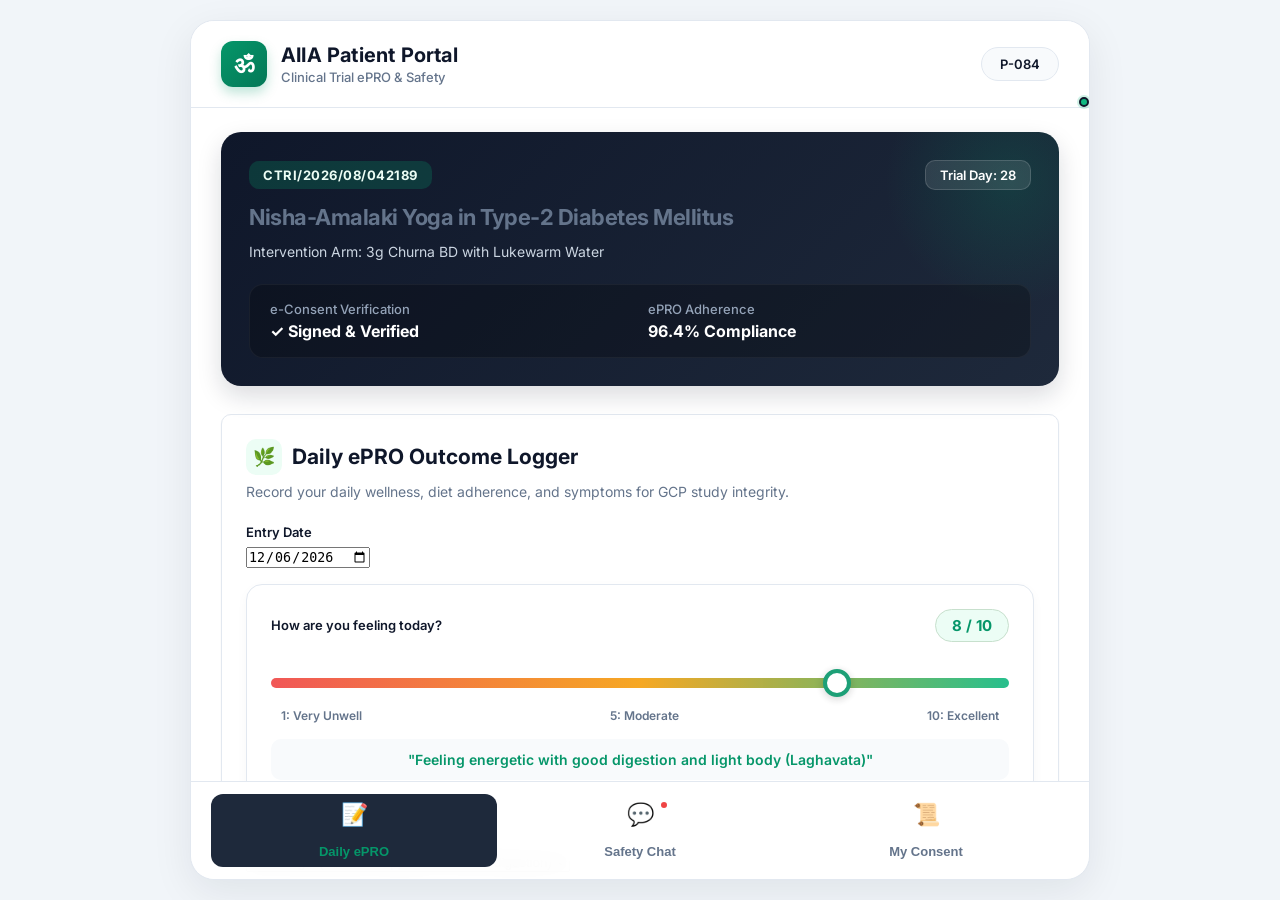
==== dashboards/patient-portal.html @ e0ed8159 "Final integrated prototype from all team members" ====
<!DOCTYPE html>
<html lang="en">

<head>
    <meta charset="UTF-8" />
    <meta name="viewport" content="width=device-width, initial-scale=1.0, maximum-scale=1.0, user-scalable=no" />
    <title>AIIA CTMS - Patient Portal & ePRO</title>
    <link rel="stylesheet" href="../css/global.css">
    <style>
        /* ==========================================================================
       AIIA CTMS - Patient Mobile Portal Styles
       Mobile-first design for Ayurvedic Clinical Trials (ePRO & e-Consent)
       ========================================================================== */
        

        

        body { display: flex; justify-content: center; align-items: center; min-height: 100vh; background-color: #f1f5f9; padding: 20px; }

        /* Responsive Dashboard Container Frame */
        .mobile-container {
            width: 100%;
            max-width: 900px;
            height: calc(100vh - 40px);
            background: #ffffff;
            box-shadow: 0 12px 40px rgba(15, 23, 42, 0.08);
            border-radius: 24px;
            display: flex;
            flex-direction: column;
            position: relative;
            overflow: hidden;
            border: 1px solid var(--border-subtle);
        }

        /* Top App Bar */
        .app-header {
            background: rgba(255, 255, 255, 0.95);
            backdrop-filter: blur(10px);
            color: var(--text-main);
            padding: 20px 30px;
            position: sticky;
            top: 0;
            z-index: 50;
            display: flex;
            align-items: center;
            justify-content: space-between;
            border-bottom: 1px solid var(--border-subtle);
        }

        .app-header .brand {
            display: flex;
            align-items: center;
            gap: 14px;
        }

        .brand-icon {
            width: 46px;
            height: 46px;
            background: linear-gradient(135deg, var(--primary-accent) 0%, #047857 100%);
            border-radius: 12px;
            display: flex;
            align-items: center;
            justify-content: center;
            font-weight: 700;
            font-size: 24px;
            color: #ffffff;
            box-shadow: 0 6px 12px rgba(5, 150, 105, 0.25);
        }

        .brand-title {
            font-size: 20px;
            font-weight: 700;
            letter-spacing: 0.2px;
            color: var(--sidebar-bg);
        }

        .brand-sub {
            font-size: 13px;
            color: var(--text-muted);
            display: block;
            margin-top: 2px;
            font-weight: 500;
        }

        .patient-badge {
            background: var(--bg-app);
            color: var(--sidebar-bg);
            padding: 8px 18px;
            border-radius: 20px;
            font-size: 13px;
            font-weight: 600;
            display: flex;
            align-items: center;
            gap: 8px;
            border: 1px solid var(--border-subtle);
        }

        .status-dot {
            width: 10px;
            height: 10px;
            background: #10B981;
            border-radius: 50%;
            box-shadow: 0 0 0 2px rgba(16, 185, 129, 0.2);
        }

        /* Main Scrollable Content Area */
        .content-area {
            flex: 1;
            padding: 24px 30px 90px 30px;
            overflow-y: auto;
            scrollbar-width: thin;
        }

        /* Section Tabs View */
        .tab-view {
            display: none;
        }

        .tab-view.active {
            display: block;
            animation: fadeIn 0.25s ease-out;
        }

        @keyframes fadeIn {
            from {
                opacity: 0;
                transform: translateY(6px);
            }

            to {
                opacity: 1;
                transform: translateY(0);
            }
        }

        /* Trial Info Banner */
        .trial-banner {
            background: linear-gradient(135deg, var(--sidebar-bg) 0%, #1e293b 100%);
            color: #ffffff;
            border-radius: 20px;
            padding: 28px;
            margin-bottom: 28px;
            box-shadow: 0 10px 25px rgba(15, 23, 42, 0.15);
            position: relative;
            overflow: hidden;
        }
        
        .trial-banner::before {
            content: '';
            position: absolute;
            top: 0; right: 0;
            width: 250px; height: 250px;
            background: radial-gradient(circle, rgba(5,150,105,0.2) 0%, rgba(255,255,255,0) 70%);
            border-radius: 50%;
            transform: translate(30%, -30%);
        }

        .trial-meta {
            display: flex;
            justify-content: space-between;
            align-items: center;
            margin-bottom: 12px;
            position: relative;
            z-index: 1;
        }

        .trial-id {
            font-size: 13px;
            font-weight: 700;
            color: var(--primary-accent-light);
            text-transform: uppercase;
            letter-spacing: 0.5px;
            background: rgba(5, 150, 105, 0.25);
            padding: 6px 14px;
            border-radius: 10px;
        }

        .trial-day {
            background: rgba(255, 255, 255, 0.1);
            font-size: 13px;
            padding: 6px 14px;
            border-radius: 10px;
            font-weight: 600;
            border: 1px solid rgba(255, 255, 255, 0.15);
        }

        .trial-name {
            font-size: 22px;
            font-weight: 700;
            margin-bottom: 10px;
            line-height: 1.4;
            position: relative;
            z-index: 1;
            letter-spacing: -0.5px;
        }

        .trial-sub {
            font-size: 14px;
            color: #cbd5e1;
            margin-bottom: 24px;
            position: relative;
            z-index: 1;
        }

        .trial-stats-row {
            display: grid;
            grid-template-columns: 1fr 1fr;
            gap: 16px;
            background: rgba(0, 0, 0, 0.25);
            padding: 16px 20px;
            border-radius: 14px;
            border: 1px solid rgba(255, 255, 255, 0.05);
            position: relative;
            z-index: 1;
        }

        .stat-box {
            font-size: 13px;
        }

        .stat-label {
            color: #94a3b8;
            display: block;
            margin-bottom: 4px;
            font-weight: 500;
        }

        .stat-val {
            font-weight: 700;
            font-size: 16px;
            color: #ffffff;
            display: flex;
            align-items: center;
            gap: 8px;
        }

        /* Card Panels */
        

        

        .panel-desc {
            font-size: 12px;
            color: var(--text-muted);
            margin-bottom: 16px;
        }

        /* Form Elements */
        

        

        

        

        /* Feeling Slider */
        .feeling-container {
            background: #ffffff;
            border: 1px solid var(--border-subtle);
            border-radius: 16px;
            padding: 24px;
            margin-bottom: 24px;
            box-shadow: 0 4px 12px rgba(0, 0, 0, 0.03);
        }

        .slider-header {
            display: flex;
            justify-content: space-between;
            align-items: center;
            margin-bottom: 16px;
        }

        .feeling-score-pill {
            background: var(--primary-accent-light);
            color: var(--primary-accent);
            font-size: 15px;
            font-weight: 700;
            padding: 6px 16px;
            border-radius: 20px;
            border: 1px solid #c7e0cd;
        }

        .slider-input {
            width: 100%;
            height: 10px;
            -webkit-appearance: none;
            background: linear-gradient(to right, #ef4444 0%, #f59e0b 50%, #10b981 100%);
            border-radius: 5px;
            outline: none;
            margin: 20px 0;
            opacity: 0.9;
        }

        .slider-input::-webkit-slider-thumb {
            -webkit-appearance: none;
            width: 28px;
            height: 28px;
            background: #ffffff;
            border: 4px solid var(--primary-accent);
            border-radius: 50%;
            cursor: pointer;
            box-shadow: 0 2px 8px rgba(0, 0, 0, 0.2);
            transition: transform 0.1s;
        }

        .slider-input::-webkit-slider-thumb:hover {
            transform: scale(1.1);
        }

        .slider-ticks {
            display: flex;
            justify-content: space-between;
            font-size: 12px;
            color: var(--text-muted);
            font-weight: 600;
            padding: 0 10px;
        }

        .feeling-expression {
            font-size: 14px;
            font-weight: 600;
            color: var(--primary-accent);
            text-align: center;
            margin-top: 16px;
            padding: 12px;
            background: #f8fafc;
            border-radius: 10px;
        }

        /* Ayurvedic Diet Checkboxes (Pathya / Apathya) */
        .diet-checklist {
            display: flex;
            flex-direction: column;
            gap: 10px;
            margin-bottom: 16px;
        }

        .diet-item {
            display: flex;
            align-items: flex-start;
            gap: 12px;
            background: #f8fafc;
            padding: 12px;
            border-radius: 10px;
            border: 1px solid var(--border-subtle);
            cursor: pointer;
            transition: background 0.15s;
        }

        .diet-item:hover {
            background: #f1f5f9;
        }

        .diet-item input[type="checkbox"] {
            margin-top: 3px;
            width: 18px;
            height: 18px;
            accent-color: var(--primary-accent);
            cursor: pointer;
        }

        .diet-item-title {
            font-size: 13px;
            font-weight: 600;
            color: var(--text-main);
        }

        .diet-item-desc {
            font-size: 11px;
            color: var(--text-muted);
            margin-top: 2px;
        }

        /* Symptom Quick Chips */
        .chip-cloud {
            display: flex;
            flex-wrap: wrap;
            gap: 8px;
            margin-top: 8px;
        }

        .chip-btn {
            background: #f1f5f9;
            border: 1px solid var(--border-subtle);
            color: var(--text-main);
            padding: 6px 12px;
            font-size: 12px;
            font-weight: 500;
            border-radius: 20px;
            cursor: pointer;
            transition: all 0.15s;
        }

        .chip-btn.selected {
            background: var(--primary-accent);
            color: #ffffff;
            border-color: var(--primary-accent);
        }

        /* Buttons */
        

        

        

        /* Bottom Fixed Navigation Bar */
        .bottom-nav {
            position: absolute;
            bottom: 0;
            left: 0;
            width: 100%;
            background: rgba(255, 255, 255, 0.95);
            backdrop-filter: blur(10px);
            border-top: 1px solid var(--border-subtle);
            display: grid;
            grid-template-columns: repeat(3, 1fr);
            padding: 12px 20px;
            z-index: 60;
            border-bottom-left-radius: 24px;
            border-bottom-right-radius: 24px;
        }

        .nav-item {
            display: flex;
            flex-direction: column;
            align-items: center;
            justify-content: center;
            color: var(--text-muted);
            text-decoration: none;
            font-size: 13px;
            font-weight: 600;
            padding: 8px 0;
            border: none;
            background: none;
            cursor: pointer;
            transition: all 0.2s;
            position: relative;
            border-radius: 12px;
        }

        .nav-item:hover {
            background: var(--bg-app);
            color: var(--sidebar-bg);
        }

        .nav-item.active {
            color: var(--primary-accent);
        }

        .nav-icon {
            font-size: 22px;
            margin-bottom: 4px;
        }

        .badge-dot {
            position: absolute;
            top: 6px;
            right: 40%;
            width: 10px;
            height: 10px;
            background: #ef4444;
            border-radius: 50%;
            border: 2px solid #ffffff;
        }

        /* Safety Chat Screen */
        .chat-wrapper {
            display: flex;
            flex-direction: column;
            height: calc(100vh - 190px);
            background: #fafafa;
            border: 1px solid var(--border-subtle);
            border-radius: var(--radius-md);
            overflow: hidden;
        }

        .chat-header {
            background: #ffffff;
            padding: 12px 16px;
            border-bottom: 1px solid var(--border-subtle);
            display: flex;
            align-items: center;
            justify-content: space-between;
        }

        .chat-officer {
            font-size: 13px;
            font-weight: 700;
            color: var(--primary-accent);
        }

        .chat-officer-sub {
            font-size: 11px;
            color: var(--success-green);
            display: flex;
            align-items: center;
            gap: 4px;
        }

        .chat-messages {
            flex: 1;
            padding: 14px;
            overflow-y: auto;
            display: flex;
            flex-direction: column;
            gap: 12px;
        }

        .msg {
            max-width: 82%;
            padding: 10px 14px;
            border-radius: 14px;
            font-size: 13px;
            line-height: 1.4;
            position: relative;
            word-wrap: break-word;
        }

        .msg-incoming {
            align-self: flex-start;
            background: #ffffff;
            border: 1px solid #e2e8f0;
            border-bottom-left-radius: 2px;
            color: var(--text-main);
        }

        .msg-outgoing {
            align-self: flex-end;
            background: var(--primary-accent);
            color: #ffffff;
            border-bottom-right-radius: 2px;
        }

        .msg-time {
            font-size: 10px;
            color: var(--text-muted);
            margin-top: 4px;
            text-align: right;
        }

        .msg-outgoing .msg-time {
            color: #cbd5e1;
        }

        .chat-quick-replies {
            padding: 8px 12px;
            background: #ffffff;
            border-top: 1px solid var(--border-subtle);
            display: flex;
            gap: 6px;
            overflow-x: auto;
            white-space: nowrap;
        }

        .quick-chip {
            background: #f1f5f9;
            border: 1px solid #cbd5e1;
            font-size: 11px;
            padding: 5px 10px;
            border-radius: 14px;
            cursor: pointer;
            color: var(--text-main);
        }

        .chat-input-bar {
            display: flex;
            padding: 10px;
            background: #ffffff;
            border-top: 1px solid var(--border-subtle);
            gap: 8px;
        }

        .chat-input {
            flex: 1;
            border: 1px solid var(--border-subtle);
            border-radius: 20px;
            padding: 10px 14px;
            font-size: 13px;
            outline: none;
        }

        .chat-send-btn {
            background: var(--primary-accent);
            color: #ffffff;
            border: none;
            width: 40px;
            height: 40px;
            border-radius: 50%;
            cursor: pointer;
            display: flex;
            align-items: center;
            justify-content: center;
            font-size: 14px;
        }

        /* e-Consent Modal Screen */
        .modal-overlay {
            position: fixed;
            top: 0;
            left: 0;
            right: 0;
            bottom: 0;
            background: rgba(15, 23, 42, 0.7);
            backdrop-filter: blur(4px);
            z-index: 100;
            display: flex;
            justify-content: center;
            align-items: flex-end;
        }

        .modal-content {
            background: #ffffff;
            width: 100%;
            max-width: 800px;
            max-height: 90vh;
            border-top-left-radius: 24px;
            border-top-right-radius: 24px;
            border-bottom-left-radius: 24px;
            border-bottom-right-radius: 24px;
            display: flex;
            flex-direction: column;
            animation: slideUp 0.3s cubic-bezier(0.16, 1, 0.3, 1);
            overflow: hidden;
            margin-bottom: 20px;
        }

        @keyframes slideUp {
            from {
                transform: translateY(100%);
            }

            to {
                transform: translateY(0);
            }
        }

        .modal-header {
            padding: 18px 20px;
            border-bottom: 1px solid var(--border-subtle);
            display: flex;
            justify-content: space-between;
            align-items: center;
            background: #fafafa;
            border-top-left-radius: 20px;
            border-top-right-radius: 20px;
        }

        .modal-title {
            font-size: 16px;
            font-weight: 700;
            color: var(--primary-accent);
        }

        .modal-body {
            padding: 20px;
            overflow-y: auto;
            flex: 1;
            font-size: 13px;
            line-height: 1.6;
        }

        .consent-card {
            background: #f8fafc;
            border: 1px solid var(--border-subtle);
            border-radius: 10px;
            padding: 14px;
            margin-bottom: 16px;
        }

        .signature-pad-container {
            margin-top: 12px;
            border: 1.5px dashed #94a3b8;
            border-radius: 10px;
            background: #ffffff;
            position: relative;
        }

        #sig-canvas {
            width: 100%;
            height: 130px;
            display: block;
            cursor: crosshair;
        }

        .sig-tools {
            display: flex;
            justify-content: space-between;
            align-items: center;
            padding: 6px 12px;
            background: #f8fafc;
            border-top: 1px solid var(--border-subtle);
            border-bottom-left-radius: 10px;
            border-bottom-right-radius: 10px;
        }

        .sig-btn-clear {
            font-size: 11px;
            color: var(--danger-red);
            background: none;
            border: none;
            cursor: pointer;
            font-weight: 600;
        }

        .modal-footer {
            padding: 16px 20px;
            border-top: 1px solid var(--border-subtle);
            background: #ffffff;
        }

        /* Toast notification */
        .toast-msg {
            position: fixed;
            top: 20px;
            left: 50%;
            transform: translateX(-50%) translateY(-100px);
            background: #0f172a;
            color: #ffffff;
            padding: 12px 20px;
            border-radius: 30px;
            font-size: 13px;
            font-weight: 600;
            z-index: 200;
            box-shadow: 0 10px 25px rgba(0, 0, 0, 0.2);
            transition: transform 0.3s cubic-bezier(0.16, 1, 0.3, 1);
            display: flex;
            align-items: center;
            gap: 8px;
        }

        .toast-msg.show {
            transform: translateX(-50%) translateY(0);
        }
    </style>
</head>

<body>

    <!-- Mobile Screen Frame Container -->
    <div class="mobile-container" id="patientAppRoot">

        <!-- Top Header -->
        <header class="app-header">
            <div class="brand">
                <div class="brand-icon">ॐ</div>
                <div>
                    <span class="brand-title">AIIA Patient Portal</span>
                    <span class="brand-sub">Clinical Trial ePRO & Safety</span>
                </div>
            </div>
            <div class="patient-badge">
                <span class="status-dot"></span>
                <span id="patientDisplayId">P-084</span>
            </div>
        </header>

        <!-- Toast Notification -->
        <div id="toast" class="toast-msg">
            <span>✓</span> <span id="toastText">Action completed successfully</span>
        </div>

        <!-- Scrollable Content Area -->
        <main class="content-area">

            <!-- ==========================================
           TAB 1: DAILY LOGGER (ePRO)
           ========================================== -->
            <section id="tab-epro" class="tab-view active">

                <!-- Trial Status Banner -->
                <div class="trial-banner">
                    <div class="trial-meta">
                        <span class="trial-id">CTRI/2026/08/042189</span>
                        <span class="trial-day">Trial Day: 28</span>
                    </div>
                    <h2 class="trial-name">Nisha-Amalaki Yoga in Type-2 Diabetes Mellitus</h2>
                    <p class="trial-sub">Intervention Arm: 3g Churna BD with Lukewarm Water</p>
                    <div class="trial-stats-row">
                        <div class="stat-box">
                            <span class="stat-label">e-Consent Verification</span>
                            <span class="stat-val" id="bannerConsentStatus">✓ Signed & Verified</span>
                        </div>
                        <div class="stat-box">
                            <span class="stat-label">ePRO Adherence</span>
                            <span class="stat-val">96.4% Compliance</span>
                        </div>
                    </div>
                </div>

                <!-- Daily ePRO Form -->
                <form id="eproForm" class="card" style="margin-bottom: 24px; padding: 24px;" onsubmit="handleEproSubmit(event)">
                    <div class="card-header" style="font-size: 18px; font-weight: 700; color: var(--sidebar-bg); margin-bottom: 8px; display: flex; align-items: center; gap: 10px; border-bottom: none; padding: 0;">
                        <span style="background: var(--success-bg); width: 36px; height: 36px; display: flex; align-items: center; justify-content: center; border-radius: 10px;">🌿</span>
                        <h3>Daily ePRO Outcome Logger</h3>
                    </div>
                    <p class="panel-desc" style="font-size: 14px; margin-bottom: 24px;">Record your daily wellness, diet adherence, and symptoms for GCP study integrity.</p>

                    <!-- Today's Date -->
                    <div class="form-group">
                        <label class="form-label" for="entryDate">Entry Date</label>
                        <input type="date" id="entryDate" class="form-input" required />
                    </div>

                    <!-- Ayurvedic Feeling Slider -->
                    <div class="feeling-container">
                        <div class="slider-header">
                            <span class="form-label" style="margin: 0;">How are you feeling today?</span>
                            <span class="feeling-score-pill" id="feelingScoreBadge">8 / 10</span>
                        </div>
                        <input type="range" id="feelingSlider" class="slider-input" min="1" max="10" value="8"
                            oninput="updateFeelingSlider(this.value)" />
                        <div class="slider-ticks">
                            <span>1: Very Unwell</span>
                            <span>5: Moderate</span>
                            <span>10: Excellent</span>
                        </div>
                        <div class="feeling-expression" id="feelingText">
                            "Feeling energetic with good digestion and light body (Laghavata)"
                        </div>
                    </div>

                    <!-- Ayurvedic Agni / Digestion State -->
                    <div class="form-group">
                        <label class="form-label" for="agniState">Current Digestive State (Agni Pariksha)</label>
                        <select id="agniState" class="form-select">
                            <option value="Sama">Sama Agni (Balanced appetite & smooth digestion)</option>
                            <option value="Manda">Manda Agni (Sluggish digestion / heaviness)</option>
                            <option value="Tikshna">Tikshna Agni (Hyperacidity / excessive hunger)</option>
                            <option value="Vishama">Vishama Agni (Irregular hunger / bloating)</option>
                        </select>
                    </div>

                    <!-- Ayurvedic Dietary Restrictions (Pathya / Apathya) -->
                    <div class="form-group">
                        <label class="form-label">Ayurvedic Diet Adherence (Pathya / Apathya Rules)</label>
                        <div class="diet-checklist">
                            <label class="diet-item">
                                <input type="checkbox" id="chkPathya1" checked />
                                <div>
                                    <div class="diet-item-title">Avoided Refined Sugars & Sweet Desserts</div>
                                    <div class="diet-item-desc">Mandatory for Madhumeha trial arm protocol.</div>
                                </div>
                            </label>

                            <label class="diet-item">
                                <input type="checkbox" id="chkPathya2" checked />
                                <div>
                                    <div class="diet-item-title">Avoided Viruddha Ahara (Incompatible Foods)</div>
                                    <div class="diet-item-desc">No milk consumed with sour items, fruit, or fish.</div>
                                </div>
                            </label>

                            <label class="diet-item">
                                <input type="checkbox" id="chkPathya3" checked />
                                <div>
                                    <div class="diet-item-title">Medicated Takra (Buttermilk) Intake</div>
                                    <div class="diet-item-desc">Consumed 150ml freshly churned buttermilk after lunch.
                                    </div>
                                </div>
                            </label>

                            <label class="diet-item">
                                <input type="checkbox" id="chkPathya4" checked />
                                <div>
                                    <div class="diet-item-title">Dosing Schedule Adherence</div>
                                    <div class="diet-item-desc">Nisha-Amalaki Churna taken 30 mins before food
                                        (Pragbhakta).</div>
                                </div>
                            </label>
                        </div>
                    </div>

                    <!-- Symptom Quick Chips -->
                    <div class="form-group">
                        <label class="form-label">Experienced Symptoms Today (Tap to select)</label>
                        <div class="chip-cloud">
                            <button type="button" class="chip-btn" onclick="toggleChip(this)">Mild Dizziness</button>
                            <button type="button" class="chip-btn" onclick="toggleChip(this)">Acid Reflux
                                (Amlapitta)</button>
                            <button type="button" class="chip-btn" onclick="toggleChip(this)">Dry Throat</button>
                            <button type="button" class="chip-btn" onclick="toggleChip(this)">Excessive Thirst
                                (Trishna)</button>
                            <button type="button" class="chip-btn selected" onclick="toggleChip(this)">Sound Sleep
                                (Nidra)</button>
                            <button type="button" class="chip-btn selected" onclick="toggleChip(this)">Energetic
                                (Utsaha)</button>
                        </div>
                    </div>

                    <!-- Patient Notes -->
                    <div class="form-group">
                        <label class="form-label" for="patientNotes">Subject Notes / Observations</label>
                        <textarea id="patientNotes" class="form-textarea" rows="2"
                            placeholder="Describe any food variations, sleep patterns or sensations..."></textarea>
                    </div>

                    <!-- Submit Button -->
                    <button type="submit" class="btn-primary" id="btnSubmitEpro">
                        <span>✓</span>
                        <span>Submit Today's ePRO Log</span>
                    </button>
                </form>

                <!-- Log History Mini Card -->
                <div class="card" style="margin-bottom: 18px;">
                    <div class="card-header" style="font-size: 15px; font-weight: 700; color: var(--primary-accent); margin-bottom: 4px; display: flex; align-items: center; gap: 8px; border-bottom: none; padding-bottom: 0;">
                        <span>📋</span>
                        <h3>Recent Submissions History</h3>
                    </div>
                    <div id="recentLogsList" style="font-size: 12px; display: flex; flex-direction: column; gap: 8px;">
                        <div
                            style="display: flex; justify-content: space-between; padding: 8px; background: #f8fafc; border-radius: 8px; border: 1px solid var(--border-subtle);">
                            <div>
                                <strong>Yesterday (Day 27)</strong>
                                <div style="color: var(--text-muted);">Pathya: 100% | Agni: Sama</div>
                            </div>
                            <div style="text-align: right;">
                                <span style="color: var(--success-green); font-weight: 700;">8 / 10</span>
                                <div style="font-size: 10px; color: var(--text-muted);">GCP Synced</div>
                            </div>
                        </div>
                    </div>
                </div>

            </section>

            <!-- ==========================================
           TAB 2: SAFETY CHAT (PHARMACOVIGILANCE)
           ========================================== -->
            <section id="tab-chat" class="tab-view">
                <div class="chat-wrapper">
                    <div class="chat-header">
                        <div>
                            <div class="chat-officer">AIIA Pharmacovigilance & ADR Cell</div>
                            <div class="chat-officer-sub">
                                <span class="status-dot"></span> Duty Officer: Dr. V. Sharma (BAMS, MD)
                            </div>
                        </div>
                        <span
                            style="font-size: 11px; background: #f1f5f9; padding: 4px 8px; border-radius: 6px; font-weight: 600;">Active
                            ADR Hotline</span>
                    </div>

                    <div class="chat-messages" id="chatBox">
                        <div class="msg msg-incoming">
                            Namaste Rajesh ji. Welcome to the AIIA Pharmacovigilance Safety Desk. If you experience
                            dizziness, nausea, rash, or any side effects after your herbal doses, please text us here
                            immediately.
                            <div class="msg-time">09:00 AM</div>
                        </div>
                    </div>

                    <!-- Quick Prompts -->
                    <div class="chat-quick-replies">
                        <span class="quick-chip" onclick="quickSend('I feel dizzy today after morning dose')">"I feel
                            dizzy today"</span>
                        <span class="quick-chip"
                            onclick="quickSend('I have slight burning in stomach (Amlapitta)')">"Burning in
                            stomach"</span>
                        <span class="quick-chip" onclick="quickSend('Can I take my regular multivitamin?')">"Can I take
                            multivitamin?"</span>
                    </div>

                    <!-- Message Input Bar -->
                    <div class="chat-input-bar">
                        <input type="text" id="chatInput" class="chat-input"
                            placeholder="Type symptom or side effect to Safety Team..."
                            onkeydown="if(event.key === 'Enter') sendChatMessage()" />
                        <button type="button" class="chat-send-btn" onclick="sendChatMessage()">➤</button>
                    </div>
                </div>
            </section>

            <!-- ==========================================
           TAB 3: STUDY INFO & e-CONSENT STATUS
           ========================================== -->
            <section id="tab-study" class="tab-view">
                <div class="card" style="margin-bottom: 18px;">
                    <div class="card-header" style="font-size: 15px; font-weight: 700; color: var(--primary-accent); margin-bottom: 4px; display: flex; align-items: center; gap: 8px; border-bottom: none; padding-bottom: 0;">
                        <span>📜</span>
                        <h3>Participant Informed e-Consent</h3>
                    </div>
                    <p class="panel-desc">Official Good Clinical Practice (GCP) 21 CFR Part 11 electronic consent
                        document.</p>

                    <div class="consent-card">
                        <div style="font-size: 12px; margin-bottom: 8px;">
                            <strong>Subject ID:</strong> P-AIIA-2026-084<br />
                            <strong>Protocol:</strong> AIIA-CT-2026-NA-04 (Phase II)<br />
                            <strong>Status:</strong> <span style="color: var(--success-green); font-weight: 700;">Signed &
                                Cryptographically Verified</span><br />
                            <strong>Timestamp:</strong> 2026-08-12 09:42:15 IST<br />
                            <strong>Audit Hash (SHA-256):</strong><br />
                            <code
                                style="font-size: 10px; word-break: break-all; color: var(--accent);">8e3c15bf288e40409c5dbfbb3a201c136a8d7990159483dc8d06b5275811da2e</code>
                        </div>
                        <button class="btn-secondary" onclick="openConsentModal()">
                            📄 Review Signed e-Consent Form
                        </button>
                    </div>

                    <div class="card-header" style="font-size: 15px; font-weight: 700; color: var(--primary-accent); margin-bottom: 4px; display: flex; align-items: center; gap: 8px; border-bottom: none; padding-bottom: 0;" style="margin-top: 20px;">
                        <span>🌿</span>
                        <h3>Prescribed Trial Regimen</h3>
                    </div>
                    <div style="font-size: 13px; line-height: 1.6; color: var(--text-secondary); margin-top: 8px;">
                        <p><strong>Compound:</strong> Nisha-Amalaki Yoga (Standardized Curcuma longa & Phyllanthus
                            emblica extract)</p>
                        <p><strong>Dosage:</strong> 3 grams twice daily</p>
                        <p><strong>Anupana (Vehicle):</strong> 100ml Sukhoṣṇa Jala (Lukewarm water)</p>
                        <p><strong>Kala (Timing):</strong> Pragbhakta (30 minutes prior to meals)</p>
                    </div>
                </div>
            </section>

        </main>

        <!-- Bottom Navigation Bar -->
        <nav class="bottom-nav">
            <button class="nav-item active" onclick="switchTab('epro', this)">
                <span class="nav-icon">📝</span>
                <span>Daily ePRO</span>
            </button>
            <button class="nav-item" onclick="switchTab('chat', this)">
                <span class="nav-icon">💬</span>
                <span>Safety Chat</span>
                <span class="badge-dot"></span>
            </button>
            <button class="nav-item" onclick="switchTab('study', this)">
                <span class="nav-icon">📜</span>
                <span>My Consent</span>
            </button>
        </nav>

        <!-- ==========================================
         ONBOARDING e-CONSENT MODAL
         ========================================== -->
        <div id="consentModal" class="modal-overlay" style="display: none;">
            <div class="modal-content">
                <div class="modal-header">
                    <h3 class="modal-title">Electronic Informed Consent (e-Consent)</h3>
                    <button onclick="closeConsentModal()"
                        style="background: none; border: none; font-size: 18px; cursor: pointer;">✕</button>
                </div>
                <div class="modal-body">
                    <div
                        style="background: var(--primary-accent-light); padding: 12px; border-radius: 8px; margin-bottom: 12px; font-size: 12px;">
                        <strong>AIIA Ethics Committee Approval:</strong> IEC/AIIA/2026/04/89<br />
                        <strong>GCP Directive:</strong> ICMR & 21 CFR Part 11 Compliant
                    </div>

                    <p><strong>Participant Name:</strong> Rajesh Kumar (Age: 44, M)</p>
                    <p><strong>Trial Protocol:</strong> Evaluation of Nisha-Amalaki Yoga as an Add-on in Type-2 Diabetes
                        Mellitus (Madhumeha).</p>

                    <h4 style="margin: 14px 0 6px 0; color: var(--primary-accent); font-size: 13px;">Key Study Commitments:
                    </h4>
                    <ul style="padding-left: 18px; font-size: 12px; color: var(--text-secondary); margin-bottom: 12px;">
                        <li>I agree to consume the Ayurvedic investigational product as directed twice daily.</li>
                        <li>I agree to log my daily diet (Pathya/Apathya) and symptoms in this portal.</li>
                        <li>I understand that I can report any discomfort or adverse reactions directly to the
                            Pharmacovigilance team at any time.</li>
                        <li>My participation is entirely voluntary and I may withdraw at any stage without prejudice to
                            my standard medical care.</li>
                    </ul>

                    <label class="diet-item" style="margin-top: 10px;">
                        <input type="checkbox" id="chkConsentAgree" checked />
                        <div>
                            <div class="diet-item-title">I have read and understood the study protocol and Agree to
                                participate.</div>
                            <div class="diet-item-desc">Digital signature below confirms legal consent.</div>
                        </div>
                    </label>

                    <!-- Signature Pad -->
                    <div style="margin-top: 14px;">
                        <label class="form-label">Draw Digital Signature</label>
                        <div class="signature-pad-container">
                            <canvas id="sig-canvas"></canvas>
                            <div class="sig-tools">
                                <span style="font-size: 11px; color: var(--text-muted);">Sign with finger or
                                    stylus</span>
                                <button type="button" class="sig-btn-clear" onclick="clearSignature()">Clear
                                    Signature</button>
                            </div>
                        </div>
                    </div>
                </div>

                <div class="modal-footer">
                    <button type="button" class="btn-primary" onclick="submitConsentSignature()">
                        <span>✍️</span>
                        <span>Sign & Agree (Verify e-Consent)</span>
                    </button>
                </div>
            </div>
        </div>

    </div>

    <!-- Embedded Vanilla JavaScript -->
    <script>
        // Set default date to today
        document.addEventListener("DOMContentLoaded", () => {
            const today = new Date().toISOString().split("T")[0];
            const dateInput = document.getElementById("entryDate");
            if (dateInput) dateInput.value = today;
            initSignaturePad();
        });

        // Tab Navigation
        function switchTab(tabId, btn) {
            document.querySelectorAll(".tab-view").forEach(tab => tab.classList.remove("active"));
            document.querySelectorAll(".nav-item").forEach(item => item.classList.remove("active"));

            const target = document.getElementById("tab-" + tabId);
            if (target) target.classList.add("active");
            if (btn) btn.classList.add("active");
        }

        // Feeling Slider Updates
        function updateFeelingSlider(val) {
            const badge = document.getElementById("feelingScoreBadge");
            const text = document.getElementById("feelingText");
            if (badge) badge.textContent = val + " / 10";

            const feelings = {
                1: "Severe distress or heavy discomfort (Please contact Safety team)",
                2: "Feeling very sluggish with low energy",
                3: "Uncomfortable symptoms present",
                4: "Mild discomfort, sluggish digestion",
                5: "Moderate energy, neutral appetite",
                6: "Fair energy, mild digestion stability",
                7: "Good vitality and comfortable digestion",
                8: "Feeling energetic with good digestion and light body (Laghavata)",
                9: "Very high energy and clear alertness",
                10: "Optimal health, lightness, and complete vitality (Swastha)"
            };

            if (text) text.textContent = '"' + (feelings[val] || "Balanced") + '"';
        }

        // Chip Toggling
        function toggleChip(btn) {
            btn.classList.toggle("selected");
        }

        // Toast Notification
        function showToast(text) {
            const toast = document.getElementById("toast");
            const toastText = document.getElementById("toastText");
            if (toast && toastText) {
                toastText.textContent = text;
                toast.classList.add("show");
                setTimeout(() => toast.classList.remove("show"), 3200);
            }
        }

        // ePRO Form Submission
        function handleEproSubmit(e) {
            e.preventDefault();
            const date = document.getElementById("entryDate").value;
            const score = document.getElementById("feelingSlider").value;
            const agni = document.getElementById("agniState").value;
            const notes = document.getElementById("patientNotes").value || "Routine adherence";

            // Append to recent logs
            const list = document.getElementById("recentLogsList");
            if (list) {
                const item = document.createElement("div");
                item.style = "display: flex; justify-content: space-between; padding: 8px; background: #f8fafc; border-radius: 8px; border: 1px solid var(--border-subtle);";
                item.innerHTML = `
          <div>
            <strong>Today (${date})</strong>
            <div style="color: var(--text-muted);">Agni: ${agni} | Notes: ${notes.substring(0, 24)}...</div>
          </div>
          <div style="text-align: right;">
            <span style="color: var(--success-green); font-weight: 700;">${score} / 10</span>
            <div style="font-size: 10px; color: var(--success-green);">✓ GCP Signed</div>
          </div>
        `;
                list.prepend(item);
            }

            showToast("ePRO Outcome Logged & GCP Timestamped!");
        }

        // Safety Chat Messaging
        function sendChatMessage() {
            const input = document.getElementById("chatInput");
            const text = input.value.trim();
            if (!text) return;

            appendChatMessage(text, "outgoing");
            input.value = "";

            // Simulated Pharmacovigilance Safety Team Auto-Response
            setTimeout(() => {
                let reply = "Noted Rajesh ji. Our Pharmacovigilance safety officer has recorded your note. Please rest in a cool area and sip warm water.";
                const lower = text.toLowerCase();
                if (lower.includes("dizzy") || lower.includes("dizziness")) {
                    reply = "🚨 Safety Notice: Dizziness noted. Please sit down immediately, drink 200ml warm water, and check your blood pressure. Dr. Sharma has been alerted on priority.";
                } else if (lower.includes("rash") || lower.includes("itch")) {
                    reply = "Safety Notice: Temporary allergic sensitivity flagged. Please hold the next evening Churna dose until the Medical Officer contacts you.";
                } else if (lower.includes("multivitamin") || lower.includes("medicine")) {
                    reply = "Kindly maintain a 2-hour interval between your allopathic vitamins and Ayurvedic Nisha-Amalaki formulation.";
                }
                appendChatMessage(reply, "incoming");
            }, 1000);
        }

        function quickSend(txt) {
            const input = document.getElementById("chatInput");
            input.value = txt;
            sendChatMessage();
        }

        function appendChatMessage(text, type) {
            const box = document.getElementById("chatBox");
            const now = new Date().toLocaleTimeString([], { hour: '2-digit', minute: '2-digit' });
            const msgDiv = document.createElement("div");
            msgDiv.className = `msg msg-${type}`;
            msgDiv.innerHTML = `${text}<div class="msg-time">${now}</div>`;
            box.appendChild(msgDiv);
            box.scrollTop = box.scrollHeight;
        }

        // Signature Pad logic
        let canvas, ctx, isDrawing = false;

        function initSignaturePad() {
            canvas = document.getElementById("sig-canvas");
            if (!canvas) return;
            ctx = canvas.getContext("2d");

            // Handle high DPI
            const rect = canvas.getBoundingClientRect();
            canvas.width = rect.width;
            canvas.height = rect.height;

            ctx.strokeStyle = "#1e3a24";
            ctx.lineWidth = 2.5;
            ctx.lineCap = "round";

            // Pre-draw simulated existing signature
            drawDefaultSignature();

            function getPos(e) {
                const r = canvas.getBoundingClientRect();
                if (e.touches && e.touches[0]) {
                    return { x: e.touches[0].clientX - r.left, y: e.touches[0].clientY - r.top };
                }
                return { x: e.clientX - r.left, y: e.clientY - r.top };
            }

            function start(e) {
                isDrawing = true;
                const pos = getPos(e);
                ctx.beginPath();
                ctx.moveTo(pos.x, pos.y);
                e.preventDefault();
            }

            function move(e) {
                if (!isDrawing) return;
                const pos = getPos(e);
                ctx.lineTo(pos.x, pos.y);
                ctx.stroke();
                e.preventDefault();
            }

            function end() {
                isDrawing = false;
            }

            canvas.addEventListener("mousedown", start);
            canvas.addEventListener("mousemove", move);
            window.addEventListener("mouseup", end);

            canvas.addEventListener("touchstart", start);
            canvas.addEventListener("touchmove", move);
            window.addEventListener("touchend", end);
        }

        function drawDefaultSignature() {
            if (!ctx || !canvas) return;
            ctx.clearRect(0, 0, canvas.width, canvas.height);
            ctx.font = "italic 28px 'Brush Script MT', cursive, sans-serif";
            ctx.fillStyle = "#1e3a24";
            ctx.fillText("Rajesh Kumar", 30, 75);
            ctx.font = "10px sans-serif";
            ctx.fillStyle = "#64748b";
            ctx.fillText("Digital Token: 8e3c15bf288e4... [Aadhaar Verified]", 30, 100);
        }

        function clearSignature() {
            if (!ctx || !canvas) return;
            ctx.clearRect(0, 0, canvas.width, canvas.height);
        }

        function openConsentModal() {
            document.getElementById("consentModal").style.display = "flex";
            setTimeout(initSignaturePad, 100);
        }

        function closeConsentModal() {
            document.getElementById("consentModal").style.display = "none";
        }

        function submitConsentSignature() {
            const agree = document.getElementById("chkConsentAgree").checked;
            if (!agree) {
                alert("Please confirm the 'Sign & Agree' checkbox to submit e-Consent.");
                return;
            }
            closeConsentModal();
            showToast("e-Consent verified and cryptographically locked!");
            const banner = document.getElementById("bannerConsentStatus");
            if (banner) banner.textContent = "✓ Re-Affirmed Today";
        }
    </script>
</body>

</html>
---- css/global.css ----
@import url('https://fonts.googleapis.com/css2?family=Inter:wght@300;400;500;600;700&display=swap');

/* Design System Variables */
:root {
  /* Color Palette - Enterprise Clinical Theme */
  --bg-app: #F8FAFC;          /* Clean cool gray canvas */
  --bg-surface: #FFFFFF;      /* Clean card background */
  --sidebar-bg: #0F172A;      /* Deep midnight slate navy */
  --sidebar-hover: #1E293B;   /* Elevated nav hover */
  --sidebar-active: #1E293B;  /* Selected nav background */
  
  --primary-accent: #059669;   /* Herbal Emerald / Ayurvedic Green */
  --primary-accent-light: #ECFDF5;
  --primary-accent-hover: #047857;

  --text-main: #0F172A;       /* High-contrast dark charcoal */
  --text-muted: #64748B;      /* Slate secondary text */
  --text-white: #FFFFFF;
  
  --border-subtle: #E2E8F0;   /* Clean light gray divider borders */
  --border-focus: #10B981;

  /* Alert Tokens */
  --danger-red: #EF4444;
  --danger-bg: #FEF2F2;
  --warning-amber: #F59E0B;
  --warning-bg: #FFFBEB;
  --success-green: #10B981;
  --success-bg: #ECFDF5;

  /* Typography & Shadows */
  --font-family: 'Inter', -apple-system, BlinkMacSystemFont, "Segoe UI", Roboto, sans-serif;
  --shadow-sm: 0 1px 2px 0 rgb(0 0 0 / 0.05);
  --shadow-md: 0 4px 6px -1px rgb(0 0 0 / 0.07), 0 2px 4px -2px rgb(0 0 0 / 0.05);
  --radius-sm: 6px;
  --radius-md: 10px;
  --radius-lg: 14px;
}

/* Global Reset & Base Styles */
* {
    box-sizing: border-box;
    margin: 0;
    padding: 0;
}

body {
    font-family: var(--font-family);
    background-color: var(--bg-app);
    color: var(--text-main);
    display: flex;
    height: 100vh;
    overflow: hidden;
}

/* -------------------------
   1. Sidebar Navigation
------------------------- */
.sidebar {
    width: 260px;
    background-color: var(--sidebar-bg);
    color: var(--text-white);
    display: flex;
    flex-direction: column;
    flex-shrink: 0;
    transition: all 0.3s ease;
}

.sidebar-header {
    padding: 24px;
    display: flex;
    align-items: center;
    gap: 12px;
    border-bottom: 1px solid rgba(255, 255, 255, 0.1);
}

.sidebar-header i {
    color: var(--primary-accent);
    font-size: 24px;
}

.sidebar-title {
    font-size: 18px;
    font-weight: 700;
    letter-spacing: 0.5px;
}

.sidebar-subtitle {
    font-size: 11px;
    color: #94A3B8;
    text-transform: uppercase;
    letter-spacing: 1px;
    margin-top: 2px;
}

.nav-menu {
    flex: 1;
    padding: 24px 0;
    overflow-y: auto;
}

.nav-item {
    padding: 14px 24px;
    display: flex;
    align-items: center;
    gap: 12px;
    color: #CBD5E1;
    text-decoration: none;
    transition: all 0.2s;
    position: relative;
    cursor: pointer;
    font-size: 14px;
    border-left: 3px solid transparent;
}

.nav-item:hover {
    background-color: var(--sidebar-hover);
    color: var(--text-white);
}

.nav-item.active {
    background-color: var(--sidebar-active);
    color: var(--text-white);
    border-left-color: var(--primary-accent);
}

.nav-item i {
    width: 20px;
    text-align: center;
    font-size: 16px;
}

.badge-danger {
    background-color: var(--danger-red);
    color: white;
    font-size: 11px;
    font-weight: 700;
    padding: 2px 6px;
    border-radius: 10px;
    margin-left: auto;
}

.sidebar-footer {
    padding: 20px 24px;
    border-top: 1px solid rgba(255, 255, 255, 0.1);
}

/* User Profile Pill */
.user-profile {
    display: flex;
    align-items: center;
    gap: 12px;
    margin-bottom: 16px;
    background-color: rgba(255, 255, 255, 0.05);
    padding: 10px;
    border-radius: 8px;
    border: 1px solid rgba(255, 255, 255, 0.1);
}

.avatar-container {
    position: relative;
}

.avatar {
    width: 38px;
    height: 38px;
    border-radius: 50%;
    background-color: var(--sidebar-hover);
    display: flex;
    align-items: center;
    justify-content: center;
    font-weight: 600;
    color: var(--primary-accent);
    border: 2px solid rgba(255, 255, 255, 0.1);
    font-size: 14px;
}

.status-dot {
    position: absolute;
    bottom: 0;
    right: 0;
    width: 10px;
    height: 10px;
    background-color: var(--success-green);
    border: 2px solid var(--sidebar-bg);
    border-radius: 50%;
}

.user-info h4 {
    font-size: 13px;
    font-weight: 600;
    margin-bottom: 2px;
    color: var(--text-white);
    white-space: nowrap;
}

.user-info p {
    font-size: 11px;
    color: #94A3B8;
}

.switch-role-btn {
    display: flex;
    align-items: center;
    justify-content: center;
    gap: 8px;
    color: #94A3B8;
    text-decoration: none;
    font-size: 13px;
    transition: color 0.2s;
    width: 100%;
}

.switch-role-btn:hover {
    color: var(--text-white);
}

/* -------------------------
   2. Top Header Bar & Main
------------------------- */
.main-content {
    flex: 1;
    display: flex;
    flex-direction: column;
    overflow: hidden;
}

.header {
    height: 72px;
    background-color: var(--bg-surface);
    border-bottom: 1px solid var(--border-subtle);
    display: flex;
    align-items: center;
    justify-content: space-between;
    padding: 0 32px;
    flex-shrink: 0;
}

.header-title h1 {
    font-size: 20px;
    font-weight: 700;
    color: var(--text-main);
}

.header-title p {
    font-size: 12px;
    color: var(--text-muted);
    margin-top: 2px;
}

.header-controls {
    display: flex;
    align-items: center;
    gap: 24px;
}

.search-bar {
    position: relative;
}

.search-bar input {
    padding: 10px 16px 10px 40px;
    border: 1px solid var(--border-subtle);
    border-radius: var(--radius-sm);
    font-size: 14px;
    width: 280px;
    outline: none;
    transition: all 0.2s;
    color: var(--text-main);
}

.search-bar input:focus {
    border-color: var(--border-focus);
    box-shadow: 0 0 0 3px rgba(16, 185, 129, 0.1);
}

.search-bar i {
    position: absolute;
    left: 14px;
    top: 50%;
    transform: translateY(-50%);
    color: var(--text-muted);
}

.notification-bell {
    position: relative;
    cursor: pointer;
    color: var(--text-muted);
    font-size: 20px;
    transition: color 0.2s;
}

.notification-bell:hover {
    color: var(--text-main);
}

.bell-pulse {
    position: absolute;
    top: -2px;
    right: -2px;
    width: 8px;
    height: 8px;
    background-color: var(--danger-red);
    border-radius: 50%;
}

.bell-pulse::after {
    content: '';
    position: absolute;
    top: -2px;
    left: -2px;
    width: 100%;
    height: 100%;
    border-radius: 50%;
    background-color: var(--danger-red);
    animation: pulse 1.5s infinite;
    z-index: -1;
}

@keyframes pulse {
    0% {
        transform: scale(1);
        opacity: 0.8;
    }
    100% {
        transform: scale(2.5);
        opacity: 0;
    }
}

.btn-primary {
    background-color: var(--primary-accent);
    color: var(--text-white);
    border: none;
    padding: 10px 20px;
    border-radius: var(--radius-sm);
    font-weight: 600;
    font-size: 14px;
    cursor: pointer;
    display: flex;
    align-items: center;
    gap: 8px;
    transition: background-color 0.2s, transform 0.1s;
}

.btn-primary:hover {
    background-color: var(--primary-accent-hover);
}

.btn-primary:active {
    transform: scale(0.98);
}

.btn-secondary {
    background-color: var(--bg-surface);
    color: var(--text-main);
    border: 1px solid var(--border-subtle);
    padding: 10px 20px;
    border-radius: var(--radius-sm);
    font-weight: 600;
    font-size: 14px;
    cursor: pointer;
    transition: all 0.2s;
}

.btn-secondary:hover {
    background-color: var(--bg-app);
}

/* Scrollable Content Area */
.content-area {
    flex: 1;
    padding: 28px 32px;
    overflow-y: auto;
}

/* -------------------------
   3. Alert Banner
------------------------- */
.alert-banner {
    background-color: var(--danger-bg);
    border: 1px solid rgba(239, 68, 68, 0.2);
    border-left: 4px solid var(--danger-red);
    border-radius: var(--radius-sm);
    padding: 16px 20px;
    display: flex;
    align-items: center;
    justify-content: space-between;
    margin-bottom: 24px;
    transition: opacity 0.3s ease, transform 0.3s ease;
}

.alert-content {
    display: flex;
    align-items: flex-start;
    gap: 16px;
}

.alert-icon {
    color: var(--danger-red);
    font-size: 20px;
    margin-top: 2px;
}

.alert-text h4 {
    color: #991B1B;
    font-size: 14px;
    font-weight: 700;
    margin-bottom: 4px;
}

.alert-text p {
    color: #B91C1C;
    font-size: 13px;
    line-height: 1.4;
}

.alert-actions {
    display: flex;
    gap: 12px;
    flex-shrink: 0;
}

.btn-alert {
    background-color: var(--text-white);
    color: var(--danger-red);
    border: 1px solid var(--danger-red);
    padding: 8px 14px;
    border-radius: var(--radius-sm);
    font-size: 12px;
    font-weight: 600;
    cursor: pointer;
    transition: all 0.2s;
}

.btn-alert:hover {
    background-color: var(--danger-bg);
}

.btn-alert-solid {
    background-color: var(--danger-red);
    color: var(--text-white);
    border: 1px solid var(--danger-red);
    padding: 8px 14px;
    border-radius: var(--radius-sm);
    font-size: 12px;
    font-weight: 600;
    cursor: pointer;
    transition: all 0.2s;
}

.btn-alert-solid:hover {
    background-color: #DC2626;
}

/* -------------------------
   4. KPI Stat Summary Cards
------------------------- */
.kpi-grid {
    display: grid;
    grid-template-columns: repeat(4, 1fr);
    gap: 20px;
    margin-bottom: 32px;
}

.kpi-card {
    background-color: var(--bg-surface);
    border: 1px solid var(--border-subtle);
    border-radius: var(--radius-md);
    padding: 20px;
    box-shadow: var(--shadow-sm);
    display: flex;
    flex-direction: column;
    transition: transform 0.2s, box-shadow 0.2s;
}

.kpi-card:hover {
    transform: translateY(-2px);
    box-shadow: var(--shadow-md);
}

.kpi-header {
    display: flex;
    align-items: center;
    justify-content: space-between;
    margin-bottom: 12px;
    color: var(--text-muted);
}

.kpi-header h3 {
    font-size: 13px;
    font-weight: 600;
    text-transform: uppercase;
    letter-spacing: 0.5px;
}

.kpi-header i {
    font-size: 18px;
}

.kpi-value {
    font-size: 28px;
    font-weight: 700;
    color: var(--text-main);
    margin-bottom: 8px;
}

.kpi-subtitle {
    font-size: 12px;
    color: var(--text-muted);
}

.progress-container {
    width: 100%;
    height: 6px;
    background-color: var(--bg-app);
    border-radius: 3px;
    margin-top: 12px;
    overflow: hidden;
}

.progress-bar {
    height: 100%;
    background-color: var(--primary-accent);
    border-radius: 3px;
    transition: width 0.5s ease;
}

/* -------------------------
   5. Main Section, Cards & Table
------------------------- */
.section-header {
    display: flex;
    align-items: center;
    justify-content: space-between;
    margin-bottom: 16px;
}

.section-header h2 {
    font-size: 18px;
    font-weight: 700;
    color: var(--text-main);
}

.card {
    background-color: var(--bg-surface);
    border: 1px solid var(--border-subtle);
    border-radius: var(--radius-md);
    box-shadow: var(--shadow-sm);
    margin-bottom: 32px;
    overflow: hidden;
}

.table-container {
    background-color: var(--bg-surface);
    border: 1px solid var(--border-subtle);
    border-radius: var(--radius-md);
    box-shadow: var(--shadow-sm);
    overflow: hidden;
    margin-bottom: 32px;
}

table {
    width: 100%;
    border-collapse: collapse;
}

th {
    background-color: #F1F5F9;
    color: var(--text-muted);
    font-size: 12px;
    font-weight: 600;
    text-transform: uppercase;
    letter-spacing: 0.5px;
    padding: 14px 20px;
    text-align: left;
    border-bottom: 1px solid var(--border-subtle);
}

td {
    padding: 16px 20px;
    border-bottom: 1px solid var(--border-subtle);
    vertical-align: middle;
    font-size: 13px;
}

tr:last-child td {
    border-bottom: none;
}

tr:hover {
    background-color: var(--bg-app);
}

.trial-code {
    font-weight: 600;
    color: var(--text-main);
    display: block;
    margin-bottom: 4px;
}

.trial-name {
    color: var(--text-muted);
    font-size: 12px;
}

/* Badges */
.badge {
    display: inline-block;
    padding: 4px 8px;
    border-radius: var(--radius-sm);
    font-size: 11px;
    font-weight: 600;
}

.badge-phase {
    background-color: #E0E7FF;
    color: #4338CA;
}

.badge-status-green, .badge-success {
    background-color: var(--success-bg);
    color: #065F46;
}

.badge-status-yellow, .badge-warning {
    background-color: var(--warning-bg);
    color: #92400E;
}

.badge-danger {
    background-color: var(--danger-bg);
    color: #991B1B;
}

.table-progress {
    display: flex;
    align-items: center;
    gap: 12px;
}

.table-progress-text {
    font-size: 12px;
    font-weight: 500;
    min-width: 55px;
    color: var(--text-main);
}

.action-btns {
    display: flex;
    gap: 8px;
}

.btn-icon {
    width: 32px;
    height: 32px;
    border-radius: var(--radius-sm);
    border: 1px solid var(--border-subtle);
    background-color: var(--text-white);
    color: var(--text-muted);
    display: flex;
    align-items: center;
    justify-content: center;
    cursor: pointer;
    transition: all 0.2s;
}

.btn-icon:hover {
    background-color: var(--bg-app);
    color: var(--text-main);
    border-color: #CBD5E1;
}

/* -------------------------
   6. Secondary Split Section & Lists
------------------------- */
.split-grid {
    display: grid;
    grid-template-columns: 1fr 1fr;
    gap: 24px;
}

.list-group {
    padding: 0;
    margin: 0;
    list-style: none;
}

.list-item {
    padding: 16px 20px;
    border-bottom: 1px solid var(--border-subtle);
    display: flex;
    align-items: center;
    justify-content: space-between;
    transition: background-color 0.2s;
}

.list-item:hover {
    background-color: var(--bg-app);
}

.list-item:last-child {
    border-bottom: none;
}

.nurse-info {
    display: flex;
    align-items: center;
    gap: 12px;
}

.nurse-avatar {
    width: 40px;
    height: 40px;
    border-radius: 50%;
    background-color: #E2E8F0;
    display: flex;
    align-items: center;
    justify-content: center;
    font-size: 14px;
    font-weight: 600;
    color: var(--text-main);
}

.nurse-details h4 {
    font-size: 14px;
    font-weight: 600;
    color: var(--text-main);
    margin-bottom: 2px;
}

.nurse-details p {
    font-size: 12px;
    color: var(--text-muted);
}

.nurse-status {
    font-size: 12px;
    color: var(--primary-accent);
    font-weight: 500;
    margin-bottom: 4px;
}

.btn-text {
    background: none;
    border: none;
    color: var(--primary-accent);
    font-size: 13px;
    font-weight: 600;
    cursor: pointer;
}

.btn-text:hover {
    text-decoration: underline;
}

/* Activity Feed */
.activity-feed {
    padding: 0;
    margin: 0;
    list-style: none;
}

.activity-item {
    padding: 16px 20px;
    border-bottom: 1px solid var(--border-subtle);
    display: flex;
    gap: 16px;
}

.activity-item:last-child {
    border-bottom: none;
}

.activity-icon {
    width: 36px;
    height: 36px;
    border-radius: 50%;
    display: flex;
    align-items: center;
    justify-content: center;
    flex-shrink: 0;
    font-size: 14px;
}

.bg-blue-light {
    background-color: #DBEAFE;
    color: #1E40AF;
}

.bg-green-light {
    background-color: var(--success-bg);
    color: #065F46;
}

.bg-red-light {
    background-color: var(--danger-bg);
    color: #991B1B;
}

.activity-content p {
    font-size: 13px;
    color: var(--text-main);
    margin-bottom: 4px;
    line-height: 1.4;
}

.activity-content span {
    font-size: 11px;
    color: var(--text-muted);
}

/* -------------------------
   7. Modals & Forms
------------------------- */
.modal-overlay {
    position: fixed;
    top: 0;
    left: 0;
    width: 100%;
    height: 100%;
    background-color: rgba(15, 23, 42, 0.6);
    display: flex;
    align-items: center;
    justify-content: center;
    z-index: 1000;
    opacity: 0;
    visibility: hidden;
    transition: all 0.3s ease;
    backdrop-filter: blur(2px);
}

.modal-overlay.active {
    opacity: 1;
    visibility: visible;
}

.modal-content {
    background-color: var(--bg-surface);
    width: 600px;
    border-radius: var(--radius-md);
    box-shadow: 0 20px 25px -5px rgba(0, 0, 0, 0.1), 0 10px 10px -5px rgba(0, 0, 0, 0.04);
    transform: translateY(20px) scale(0.95);
    transition: transform 0.3s cubic-bezier(0.175, 0.885, 0.32, 1.275);
    overflow: hidden;
}

.modal-overlay.active .modal-content {
    transform: translateY(0) scale(1);
}

.modal-header {
    padding: 20px 24px;
    border-bottom: 1px solid var(--border-subtle);
    display: flex;
    align-items: center;
    justify-content: space-between;
}

.modal-header h2 {
    font-size: 18px;
    font-weight: 700;
    color: var(--text-main);
}

.close-modal {
    background: none;
    border: none;
    font-size: 20px;
    color: var(--text-muted);
    cursor: pointer;
    transition: color 0.2s;
}

.close-modal:hover {
    color: var(--danger-red);
}

.modal-body {
    padding: 24px;
}

.form-group {
    margin-bottom: 16px;
}

.form-row {
    display: flex;
    gap: 16px;
}

.form-row .form-group {
    flex: 1;
}

.form-label {
    display: block;
    font-size: 13px;
    font-weight: 600;
    color: var(--text-main);
    margin-bottom: 6px;
}

.form-control {
    width: 100%;
    padding: 10px 14px;
    border: 1px solid var(--border-subtle);
    border-radius: var(--radius-sm);
    font-size: 14px;
    font-family: inherit;
    transition: border-color 0.2s, box-shadow 0.2s;
}

.form-control:focus {
    outline: none;
    border-color: var(--border-focus);
    box-shadow: 0 0 0 3px rgba(16, 185, 129, 0.1);
}

.modal-footer {
    padding: 16px 24px;
    border-top: 1px solid var(--border-subtle);
    display: flex;
    justify-content: flex-end;
    gap: 12px;
    background-color: var(--bg-app);
}

/* -------------------------
   8. SPA View Management
------------------------- */
.dashboard-view {
    display: none;
    animation: fadeIn 0.4s ease-in-out;
}

.dashboard-view.active {
    display: block;
}

@keyframes fadeIn {
    from {
        opacity: 0;
        transform: translateY(10px);
    }
    to {
        opacity: 1;
        transform: translateY(0);
    }
}

/* Kanban Board Styles */
.kanban-board {
    display: flex;
    gap: 20px;
    overflow-x: auto;
    padding-bottom: 16px;
}

.kanban-column {
    flex: 1;
    min-width: 280px;
    background-color: #F1F5F9;
    border-radius: var(--radius-sm);
    padding: 16px;
    display: flex;
    flex-direction: column;
    gap: 12px;
}

.kanban-header {
    font-size: 14px;
    font-weight: 700;
    color: var(--text-main);
    margin-bottom: 8px;
    display: flex;
    justify-content: space-between;
    align-items: center;
}

.kanban-card {
    background-color: var(--bg-surface);
    padding: 16px;
    border-radius: var(--radius-sm);
    box-shadow: var(--shadow-sm);
    border: 1px solid var(--border-subtle);
    transition: transform 0.2s;
}

.kanban-card:hover {
    transform: translateY(-2px);
}

.kanban-card h4 {
    font-size: 14px;
    color: var(--text-main);
    margin-bottom: 4px;
}

.kanban-card p {
    font-size: 12px;
    color: var(--text-muted);
}

/* Filters */
.filter-bar {
    display: flex;
    gap: 16px;
    margin-bottom: 16px;
    align-items: center;
}

.filter-bar select {
    padding: 10px 14px;
    border: 1px solid var(--border-subtle);
    border-radius: var(--radius-sm);
    outline: none;
    font-size: 14px;
    color: var(--text-main);
    background-color: var(--bg-surface);
    transition: border-color 0.2s;
}

.filter-bar select:focus {
    border-color: var(--border-focus);
}

/* Safety Alerts Triage Inbox */
.triage-section {
    margin-bottom: 32px;
}

.alert-row {
    background-color: var(--bg-surface);
    border-left: 4px solid var(--danger-red);
    border-radius: var(--radius-sm);
    padding: 16px 20px;
    margin-bottom: 12px;
    display: flex;
    justify-content: space-between;
    align-items: center;
    box-shadow: var(--shadow-sm);
    border-top: 1px solid var(--border-subtle);
    border-right: 1px solid var(--border-subtle);
    border-bottom: 1px solid var(--border-subtle);
}

.alert-row.resolved {
    border-left-color: var(--text-muted);
    background-color: var(--bg-app);
    opacity: 0.8;
}

.alert-row.resolved .alert-text h4 {
    color: var(--text-main) !important;
}

/* Audit Trail Table */
.audit-table-wrapper {
    background-color: var(--bg-app);
    border: 1px solid var(--border-subtle);
    border-radius: var(--radius-sm);
    overflow: hidden;
}

.audit-table {
    font-family: 'Courier New', Courier, monospace;
}

.audit-table th {
    background-color: #E2E8F0;
    color: var(--text-main);
    font-weight: 700;
}

.audit-table td {
    background-color: var(--bg-surface);
    font-size: 12px;
}

/* Staff Grid */
.staff-grid {
    display: grid;
    grid-template-columns: repeat(auto-fill, minmax(240px, 1fr));
    gap: 24px;
}

.staff-card {
    background-color: var(--bg-surface);
    border: 1px solid var(--border-subtle);
    border-radius: var(--radius-md);
    padding: 24px;
    text-align: center;
    box-shadow: var(--shadow-sm);
    transition: transform 0.2s;
}

.staff-card:hover {
    transform: translateY(-4px);
    box-shadow: var(--shadow-md);
}

.staff-card .avatar {
    width: 72px;
    height: 72px;
    margin: 0 auto 16px;
    font-size: 24px;
    background-color: #E2E8F0;
    color: var(--text-main);
    border: none;
}

.staff-card h4 {
    font-size: 16px;
    color: var(--text-main);
    margin-bottom: 4px;
}

.staff-card p {
    font-size: 13px;
    color: var(--text-muted);
    margin-bottom: 16px;
}

/* ==========================================
   NURSE DASHBOARD SPECIFIC
   ========================================== */
.dashboard-view { display: none; }
.dashboard-view.active { display: block; }

.roster-grid {
    display: grid;
    grid-template-columns: repeat(auto-fill, minmax(300px, 1fr));
    gap: 20px;
    margin-top: 20px;
}

.roster-card {
    background: var(--bg-surface);
    border: 1px solid var(--border-subtle);
    border-radius: var(--radius-md);
    padding: 20px;
    display: flex;
    flex-direction: column;
    gap: 12px;
    box-shadow: var(--shadow-sm);
}

.roster-header {
    display: flex;
    justify-content: space-between;
    align-items: center;
}

.roster-time {
    font-weight: 600;
    color: var(--text-main);
    display: flex;
    align-items: center;
    gap: 8px;
}

.roster-patient-id {
    font-size: 24px;
    font-weight: 700;
    color: var(--primary-accent);
}

.roster-trial {
    font-size: 13px;
    color: var(--text-muted);
}

.badge-pending { background-color: var(--warning-bg); color: #92400E; }
.badge-completed { background-color: var(--success-bg); color: #065F46; }
.badge-missed { background-color: var(--danger-bg); color: #991B1B; }

/* ==========================================
   REGULATORY DASHBOARD SPECIFIC
   ========================================== */
.section-tab { display: none; }
.section-tab.active { display: block; }

.export-hero {
    background: linear-gradient(135deg, #F8FAFC 0%, #EFF6FF 100%);
    border: 1px solid var(--border-subtle);
    border-radius: var(--radius-md);
    padding: 32px;
    text-align: center;
    margin-bottom: 32px;
}

.export-options {
    display: flex;
    gap: 20px;
    justify-content: center;
    margin-top: 24px;
}

.export-btn {
    display: flex;
    flex-direction: column;
    align-items: center;
    gap: 12px;
    background: var(--bg-surface);
    border: 1px solid var(--border-subtle);
    border-radius: var(--radius-md);
    padding: 24px 32px;
    cursor: pointer;
    transition: all 0.2s;
    min-width: 200px;
}

.export-btn:hover {
    border-color: var(--primary-accent);
    box-shadow: var(--shadow-md);
    transform: translateY(-2px);
}

.export-btn i {
    font-size: 32px;
    color: var(--primary-accent);
}

.export-btn span {
    font-weight: 600;
    color: var(--text-main);
}

.audit-table-wrapper {
    overflow-x: auto;
}

/* -------------------------
   Toasts
------------------------- */
.toast-container { 
    position: fixed; 
    bottom: 24px; 
    right: 24px; 
    z-index: 1100; 
    display: flex; 
    flex-direction: column; 
    gap: 12px; 
}

.toast {
    background: var(--bg-surface); 
    padding: 16px 20px; 
    border-radius: var(--radius-md);
    box-shadow: var(--shadow-md); 
    border-left: 4px solid var(--success-green);
    display: flex; 
    align-items: center; 
    gap: 16px; 
    transform: translateX(120%); 
    transition: transform 0.3s ease;
}

.toast.show { 
    transform: translateX(0); 
}

.toast i { 
    font-size: 24px; 
    color: var(--success-green); 
}

.toast-content h4 { 
    font-size: 15px; 
    font-weight: 600; 
    color: var(--text-main); 
    margin-bottom: 4px;
}

.toast-content p { 
    font-size: 13px; 
    color: var(--text-muted); 
}
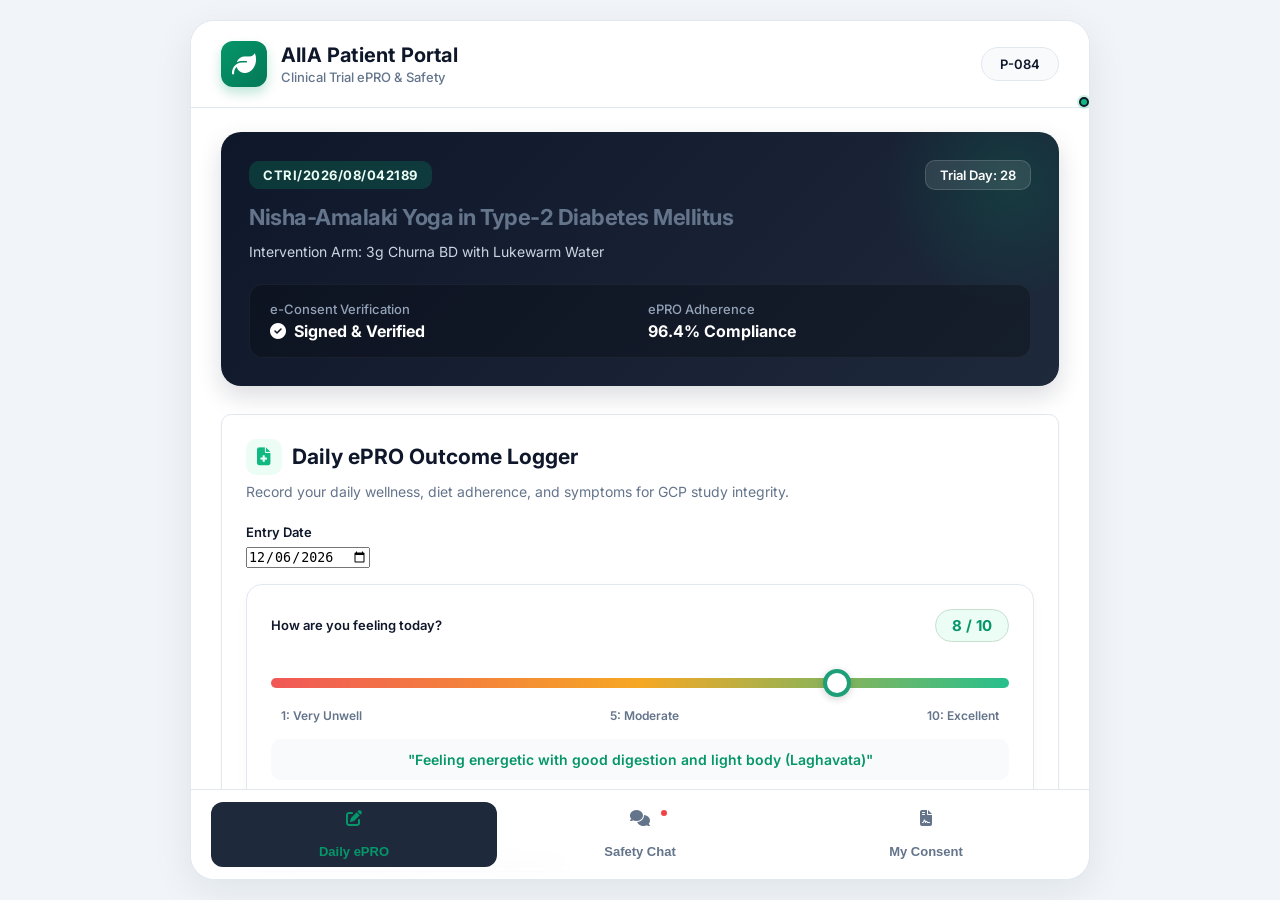
==== commit 20338215: "Refactored all dashboards to use global SPA design system" ====
--- a/dashboards/patient-portal.html
+++ b/dashboards/patient-portal.html
@@ -5,6 +5,10 @@
     <meta charset="UTF-8" />
     <meta name="viewport" content="width=device-width, initial-scale=1.0, maximum-scale=1.0, user-scalable=no" />
     <title>AIIA CTMS - Patient Portal & ePRO</title>
+    <!-- Google Fonts -->
+    <link href="https://fonts.googleapis.com/css2?family=Inter:wght@300;400;500;600;700&display=swap" rel="stylesheet">
+    <!-- FontAwesome for Icons -->
+    <link rel="stylesheet" href="https://cdnjs.cloudflare.com/ajax/libs/font-awesome/6.4.0/css/all.min.css">
     <link rel="stylesheet" href="../css/global.css">
     <style>
         /* ==========================================================================
@@ -15,7 +19,7 @@
 
         
 
-        body { display: flex; justify-content: center; align-items: center; min-height: 100vh; background-color: #f1f5f9; padding: 20px; }
+        body { display: flex; justify-content: center; align-items: center; min-height: 100vh; background-color: #f1f5f9; padding: 20px; font-family: 'Inter', sans-serif; }
 
         /* Responsive Dashboard Container Frame */
         .mobile-container {
@@ -450,8 +454,8 @@
         }
 
         .nav-icon {
-            font-size: 22px;
-            margin-bottom: 4px;
+            font-size: 20px;
+            margin-bottom: 6px;
         }
 
         .badge-dot {
@@ -744,7 +748,7 @@
         <!-- Top Header -->
         <header class="app-header">
             <div class="brand">
-                <div class="brand-icon">ॐ</div>
+                <div class="brand-icon"><i class="fa-solid fa-leaf"></i></div>
                 <div>
                     <span class="brand-title">AIIA Patient Portal</span>
                     <span class="brand-sub">Clinical Trial ePRO & Safety</span>
@@ -758,7 +762,7 @@
 
         <!-- Toast Notification -->
         <div id="toast" class="toast-msg">
-            <span>✓</span> <span id="toastText">Action completed successfully</span>
+            <i class="fa-solid fa-circle-check"></i> <span id="toastText">Action completed successfully</span>
         </div>
 
         <!-- Scrollable Content Area -->
@@ -780,7 +784,7 @@
                     <div class="trial-stats-row">
                         <div class="stat-box">
                             <span class="stat-label">e-Consent Verification</span>
-                            <span class="stat-val" id="bannerConsentStatus">✓ Signed & Verified</span>
+                            <span class="stat-val" id="bannerConsentStatus"><i class="fa-solid fa-circle-check"></i> Signed & Verified</span>
                         </div>
                         <div class="stat-box">
                             <span class="stat-label">ePRO Adherence</span>
@@ -792,7 +796,7 @@
                 <!-- Daily ePRO Form -->
                 <form id="eproForm" class="card" style="margin-bottom: 24px; padding: 24px;" onsubmit="handleEproSubmit(event)">
                     <div class="card-header" style="font-size: 18px; font-weight: 700; color: var(--sidebar-bg); margin-bottom: 8px; display: flex; align-items: center; gap: 10px; border-bottom: none; padding: 0;">
-                        <span style="background: var(--success-bg); width: 36px; height: 36px; display: flex; align-items: center; justify-content: center; border-radius: 10px;">🌿</span>
+                        <span style="background: var(--success-bg); width: 36px; height: 36px; display: flex; align-items: center; justify-content: center; border-radius: 10px; color: var(--success-green);"><i class="fa-solid fa-file-medical"></i></span>
                         <h3>Daily ePRO Outcome Logger</h3>
                     </div>
                     <p class="panel-desc" style="font-size: 14px; margin-bottom: 24px;">Record your daily wellness, diet adherence, and symptoms for GCP study integrity.</p>
@@ -898,7 +902,7 @@
 
                     <!-- Submit Button -->
                     <button type="submit" class="btn-primary" id="btnSubmitEpro">
-                        <span>✓</span>
+                        <i class="fa-solid fa-check"></i>
                         <span>Submit Today's ePRO Log</span>
                     </button>
                 </form>
@@ -906,7 +910,7 @@
                 <!-- Log History Mini Card -->
                 <div class="card" style="margin-bottom: 18px;">
                     <div class="card-header" style="font-size: 15px; font-weight: 700; color: var(--primary-accent); margin-bottom: 4px; display: flex; align-items: center; gap: 8px; border-bottom: none; padding-bottom: 0;">
-                        <span>📋</span>
+                        <i class="fa-solid fa-clipboard-list" style="font-size: 18px;"></i>
                         <h3>Recent Submissions History</h3>
                     </div>
                     <div id="recentLogsList" style="font-size: 12px; display: flex; flex-direction: column; gap: 8px;">
@@ -979,7 +983,7 @@
             <section id="tab-study" class="tab-view">
                 <div class="card" style="margin-bottom: 18px;">
                     <div class="card-header" style="font-size: 15px; font-weight: 700; color: var(--primary-accent); margin-bottom: 4px; display: flex; align-items: center; gap: 8px; border-bottom: none; padding-bottom: 0;">
-                        <span>📜</span>
+                        <i class="fa-solid fa-file-signature" style="font-size: 18px;"></i>
                         <h3>Participant Informed e-Consent</h3>
                     </div>
                     <p class="panel-desc">Official Good Clinical Practice (GCP) 21 CFR Part 11 electronic consent
@@ -997,12 +1001,12 @@
                                 style="font-size: 10px; word-break: break-all; color: var(--accent);">8e3c15bf288e40409c5dbfbb3a201c136a8d7990159483dc8d06b5275811da2e</code>
                         </div>
                         <button class="btn-secondary" onclick="openConsentModal()">
-                            📄 Review Signed e-Consent Form
+                            <i class="fa-solid fa-file-pdf"></i> Review Signed e-Consent Form
                         </button>
                     </div>
 
                     <div class="card-header" style="font-size: 15px; font-weight: 700; color: var(--primary-accent); margin-bottom: 4px; display: flex; align-items: center; gap: 8px; border-bottom: none; padding-bottom: 0;" style="margin-top: 20px;">
-                        <span>🌿</span>
+                        <i class="fa-solid fa-notes-medical" style="font-size: 18px;"></i>
                         <h3>Prescribed Trial Regimen</h3>
                     </div>
                     <div style="font-size: 13px; line-height: 1.6; color: var(--text-secondary); margin-top: 8px;">
@@ -1020,16 +1024,16 @@
         <!-- Bottom Navigation Bar -->
         <nav class="bottom-nav">
             <button class="nav-item active" onclick="switchTab('epro', this)">
-                <span class="nav-icon">📝</span>
+                <i class="fa-solid fa-pen-to-square nav-icon"></i>
                 <span>Daily ePRO</span>
             </button>
             <button class="nav-item" onclick="switchTab('chat', this)">
-                <span class="nav-icon">💬</span>
+                <i class="fa-solid fa-comments nav-icon"></i>
                 <span>Safety Chat</span>
                 <span class="badge-dot"></span>
             </button>
             <button class="nav-item" onclick="switchTab('study', this)">
-                <span class="nav-icon">📜</span>
+                <i class="fa-solid fa-file-contract nav-icon"></i>
                 <span>My Consent</span>
             </button>
         </nav>
@@ -1092,7 +1096,7 @@
 
                 <div class="modal-footer">
                     <button type="button" class="btn-primary" onclick="submitConsentSignature()">
-                        <span>✍️</span>
+                        <i class="fa-solid fa-signature"></i>
                         <span>Sign & Agree (Verify e-Consent)</span>
                     </button>
                 </div>
@@ -1179,7 +1183,7 @@
           </div>
           <div style="text-align: right;">
             <span style="color: var(--success-green); font-weight: 700;">${score} / 10</span>
-            <div style="font-size: 10px; color: var(--success-green);">✓ GCP Signed</div>
+            <div style="font-size: 10px; color: var(--success-green);"><i class="fa-solid fa-check"></i> GCP Signed</div>
           </div>
         `;
                 list.prepend(item);
@@ -1202,7 +1206,7 @@
                 let reply = "Noted Rajesh ji. Our Pharmacovigilance safety officer has recorded your note. Please rest in a cool area and sip warm water.";
                 const lower = text.toLowerCase();
                 if (lower.includes("dizzy") || lower.includes("dizziness")) {
-                    reply = "🚨 Safety Notice: Dizziness noted. Please sit down immediately, drink 200ml warm water, and check your blood pressure. Dr. Sharma has been alerted on priority.";
+                    reply = "URGENT SAFETY NOTICE: Dizziness noted. Please sit down immediately, drink 200ml warm water, and check your blood pressure. Dr. Sharma has been alerted on priority.";
                 } else if (lower.includes("rash") || lower.includes("itch")) {
                     reply = "Safety Notice: Temporary allergic sensitivity flagged. Please hold the next evening Churna dose until the Medical Officer contacts you.";
                 } else if (lower.includes("multivitamin") || lower.includes("medicine")) {
@@ -1319,7 +1323,7 @@
             closeConsentModal();
             showToast("e-Consent verified and cryptographically locked!");
             const banner = document.getElementById("bannerConsentStatus");
-            if (banner) banner.textContent = "✓ Re-Affirmed Today";
+            if (banner) banner.innerHTML = '<i class="fa-solid fa-circle-check"></i> Re-Affirmed Today';
         }
     </script>
 </body>
